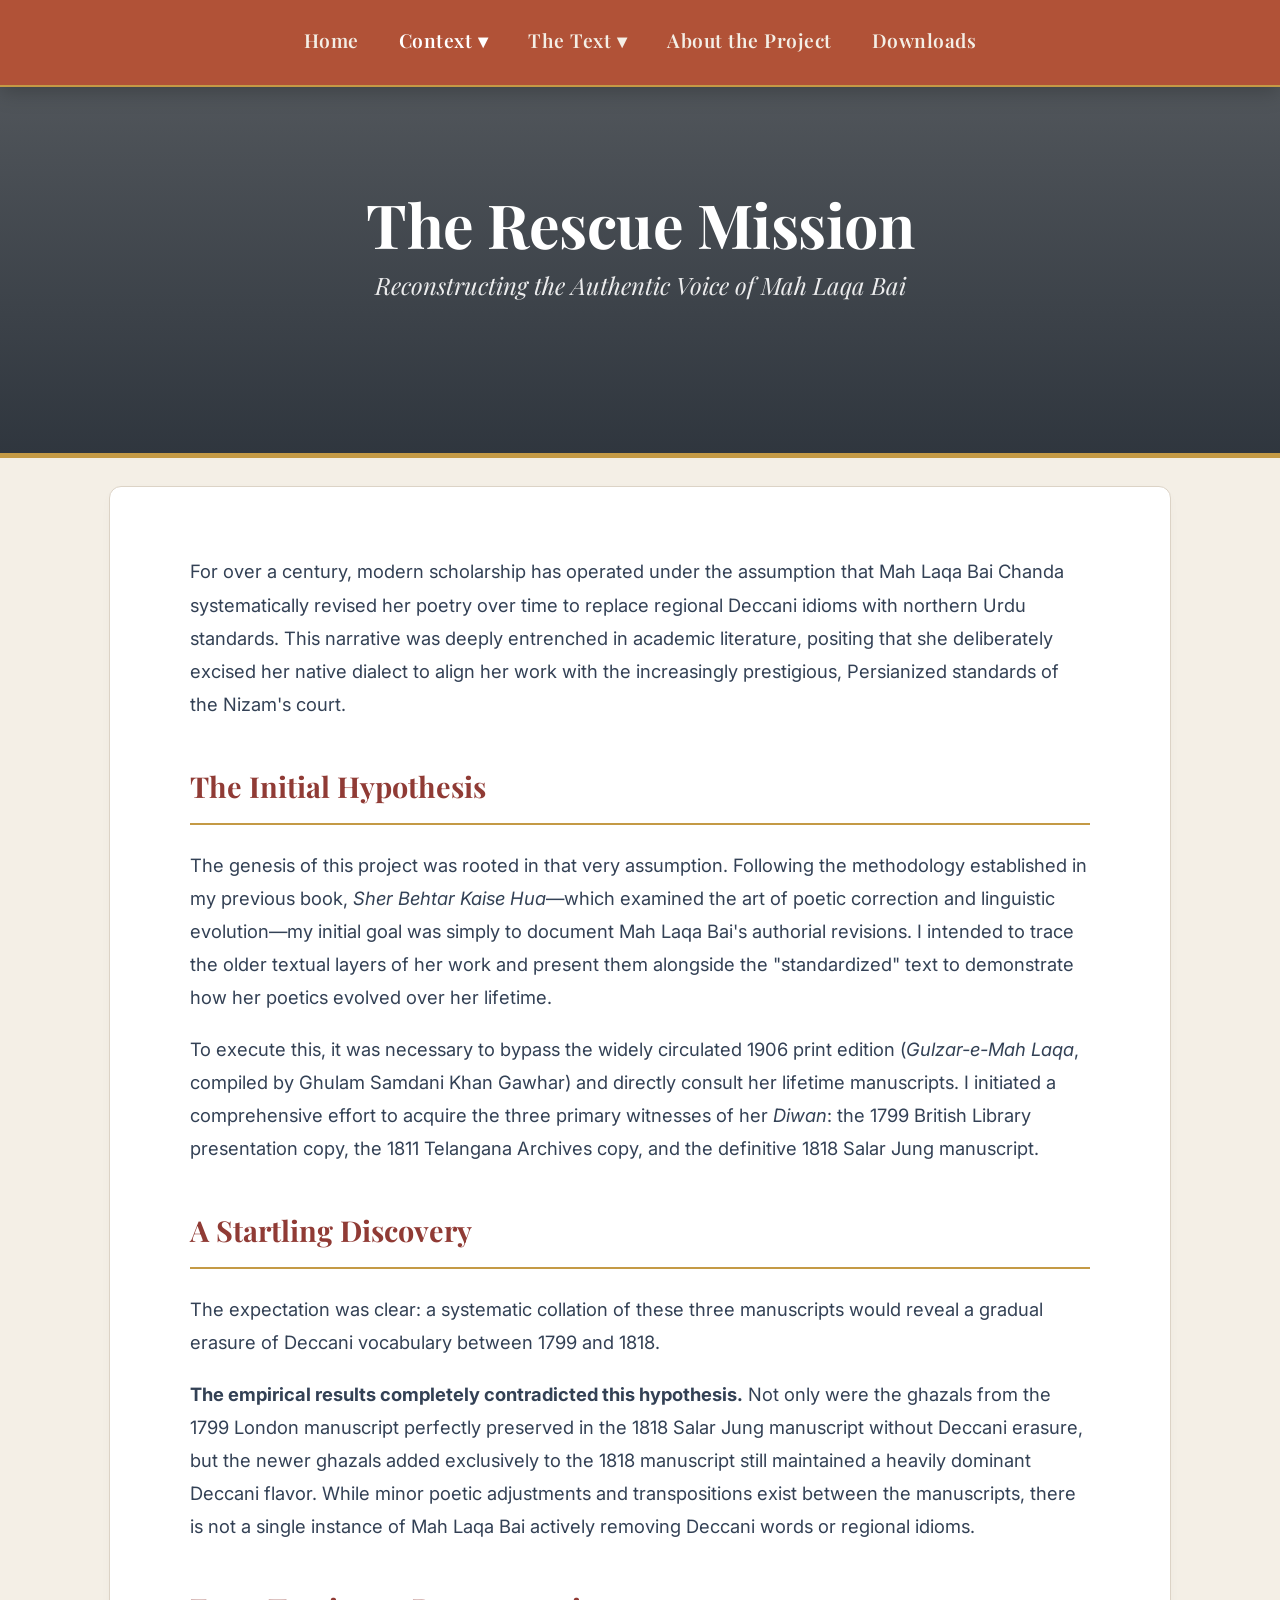
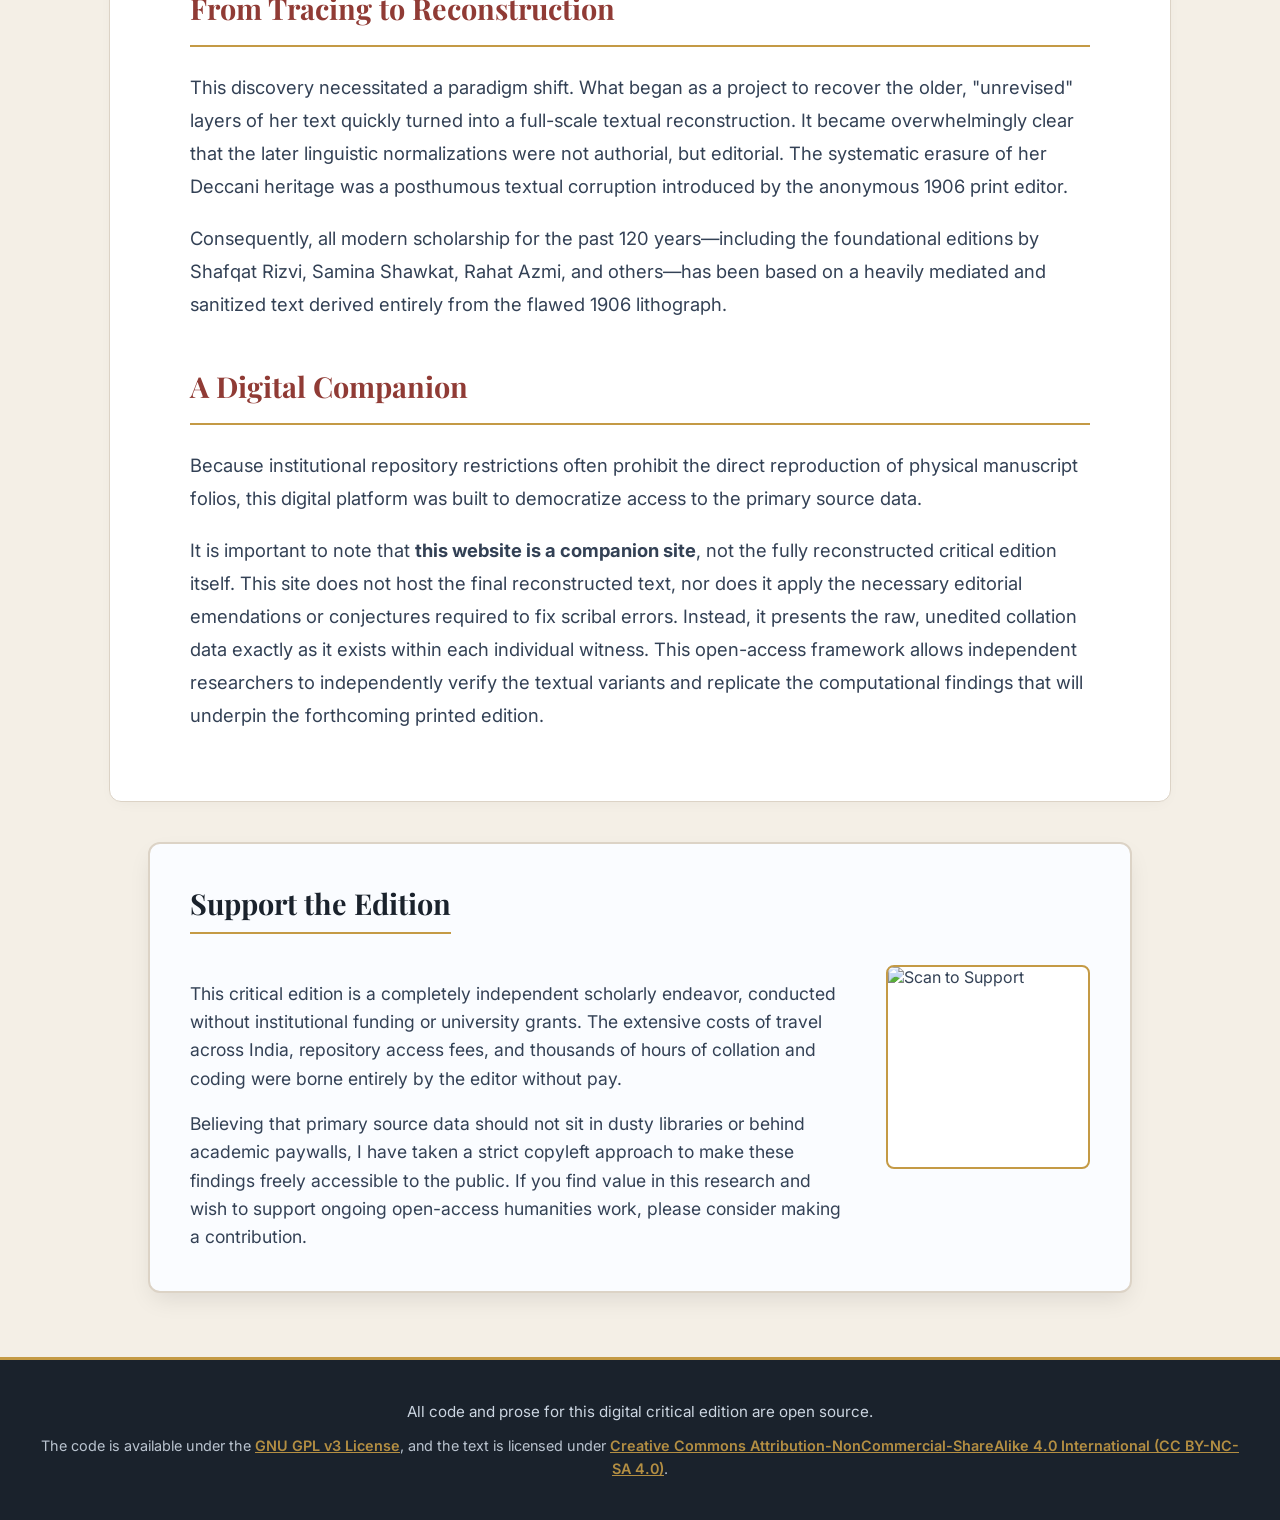
==== about-project.html @ 79e4292c "Rename about-project to about-project.html" ====
<!DOCTYPE html>
<html lang="en">
<head>
    <meta charset="UTF-8">
    <meta name="viewport" content="width=device-width, initial-scale=1.0">
    <title>About the Project - A Critical Edition</title>
    <link rel="preconnect" href="https://fonts.googleapis.com">
    <link rel="preconnect" href="https://fonts.gstatic.com" crossorigin>
    <link href="https://fonts.googleapis.com/css2?family=Inter:wght@400;600;700&family=Playfair+Display:wght@600;700&family=Noto+Nastaliq+Urdu:wght@400;700&display=swap" rel="stylesheet">
    <link rel="stylesheet" href="style.css">
    <style>
        .reading-pane {
            background: white;
            padding: 50px 80px;
            border-radius: 12px;
            box-shadow: 0 4px 15px -5px rgba(0,0,0,0.05);
            border: 1px solid var(--border);
            max-width: 900px;
            margin: -20px auto 40px auto;
            font-size: 1.15rem;
            line-height: 1.8;
            color: var(--secondary);
            position: relative;
            z-index: 10;
        }
        .reading-pane h2 {
            color: #903b35;
            font-family: 'Playfair Display', serif;
            border-bottom: 2px solid var(--accent);
            padding-bottom: 10px;
            margin-top: 40px;
            font-size: 1.8rem;
        }
        .support-card {
            display: flex;
            align-items: center;
            justify-content: space-between;
            gap: 40px;
            background: #FAFCFF; /* Slight blue/grey tint to stand out */
            padding: 40px;
            border-radius: 12px;
            border: 2px solid var(--border);
            box-shadow: 0 10px 25px -5px rgba(0,0,0,0.1);
            max-width: 900px;
            margin: 0 auto 60px auto;
        }
        .qr-image {
            width: 200px;
            height: 200px;
            border-radius: 8px;
            object-fit: contain;
            border: 2px solid var(--accent);
            background: white;
            flex-shrink: 0;
        }
        @media screen and (max-width: 850px) {
            .reading-pane { padding: 30px 20px; margin: -20px 10px 20px 10px; }
            .support-card { flex-direction: column-reverse; text-align: center; padding: 30px 20px; margin: 0 10px 40px 10px; }
        }
    </style>
</head>
<body>

    <!-- NAVIGATION -->
    <nav class="site-nav">
        <button class="menu-toggle" id="mobile-menu" aria-label="Toggle navigation">
            ☰
        </button>
        
        <ul class="nav-links" id="nav-links">
            <li><a href="index.html">Home</a></li>
            
            <li class="dropdown">
                <a href="#" class="dropbtn active" style="color: #ffffff;">Context ▾</a>
                <div class="dropdown-content">
                    <a href="about.html">About Mah Laqa</a>
                    <a href="bibliography.html">Bibliography & Links</a>
                    <a href="gallery.html">Visual Archive</a>
                </div>
            </li>

            <li class="dropdown">
                <a href="#" class="dropbtn">The Text ▾</a>
                <div class="dropdown-content">
                    <a href="sources.html">The Witnesses</a>
                    <a href="view.html">Interactive Collation</a>
                    <a href="analysis.html">Computational Analysis</a>
                </div>
            </li>
            <li><a href="project.html">About the Project</a></li>
            <li><a href="downloads.html">Downloads</a></li>
        </ul>
    </nav>

    <!-- HERO SECTION -->
    <div class="hero" style="padding: 6rem 1rem 8rem 1rem;">
        <h1 style="font-family: 'Playfair Display', serif; font-size: 3.8rem; margin-bottom: 5px;">The Rescue Mission</h1>
        <p style="font-family: 'Playfair Display', serif; font-size: 1.5rem; margin-top: 0; font-style: italic; opacity: 0.9;">Reconstructing the Authentic Voice of Mah Laqa Bai</p>
    </div>

    <!-- CONTENT -->
    <div class="container">
        <div class="reading-pane">
            
            <p>For over a century, modern scholarship has operated under the assumption that Mah Laqa Bai Chanda systematically revised her poetry over time to replace regional Deccani idioms with northern Urdu standards. This narrative was deeply entrenched in academic literature, positing that she deliberately excised her native dialect to align her work with the increasingly prestigious, Persianized standards of the Nizam's court.</p>

            <h2>The Initial Hypothesis</h2>
            <p>The genesis of this project was rooted in that very assumption. Following the methodology established in my previous book, <em>Sher Behtar Kaise Hua</em>—which examined the art of poetic correction and linguistic evolution—my initial goal was simply to document Mah Laqa Bai's authorial revisions. I intended to trace the older textual layers of her work and present them alongside the "standardized" text to demonstrate how her poetics evolved over her lifetime.</p>
            <p>To execute this, it was necessary to bypass the widely circulated 1906 print edition (<em>Gulzar-e-Mah Laqa</em>, compiled by Ghulam Samdani Khan Gawhar) and directly consult her lifetime manuscripts. I initiated a comprehensive effort to acquire the three primary witnesses of her <em>Diwan</em>: the 1799 British Library presentation copy, the 1811 Telangana Archives copy, and the definitive 1818 Salar Jung manuscript.</p>

            <h2>A Startling Discovery</h2>
            <p>The expectation was clear: a systematic collation of these three manuscripts would reveal a gradual erasure of Deccani vocabulary between 1799 and 1818. </p>
            <p><strong>The empirical results completely contradicted this hypothesis.</strong> Not only were the ghazals from the 1799 London manuscript perfectly preserved in the 1818 Salar Jung manuscript without Deccani erasure, but the newer ghazals added exclusively to the 1818 manuscript still maintained a heavily dominant Deccani flavor. While minor poetic adjustments and transpositions exist between the manuscripts, there is not a single instance of Mah Laqa Bai actively removing Deccani words or regional idioms.</p>

            <h2>From Tracing to Reconstruction</h2>
            <p>This discovery necessitated a paradigm shift. What began as a project to recover the older, "unrevised" layers of her text quickly turned into a full-scale textual reconstruction. It became overwhelmingly clear that the later linguistic normalizations were not authorial, but editorial. The systematic erasure of her Deccani heritage was a posthumous textual corruption introduced by the anonymous 1906 print editor.</p>
            <p>Consequently, all modern scholarship for the past 120 years—including the foundational editions by Shafqat Rizvi, Samina Shawkat, Rahat Azmi, and others—has been based on a heavily mediated and sanitized text derived entirely from the flawed 1906 lithograph.</p>

            <h2>A Digital Companion</h2>
            <p>Because institutional repository restrictions often prohibit the direct reproduction of physical manuscript folios, this digital platform was built to democratize access to the primary source data. </p>
            <p>It is important to note that <strong>this website is a companion site</strong>, not the fully reconstructed critical edition itself. This site does not host the final reconstructed text, nor does it apply the necessary editorial emendations or conjectures required to fix scribal errors. Instead, it presents the raw, unedited collation data exactly as it exists within each individual witness. This open-access framework allows independent researchers to independently verify the textual variants and replicate the computational findings that will underpin the forthcoming printed edition.</p>
        </div>

        <!-- SUPPORT CARD (QR CODE) -->
        <div class="support-card">
            <div>
                <h3 style="color: var(--primary); margin-top: 0; font-family: 'Playfair Display', serif; font-size: 1.8rem; border-bottom: 2px solid var(--accent); padding-bottom: 10px; display: inline-block;">Support the Edition</h3>
                <p style="font-size: 1.1rem; line-height: 1.6; color: var(--secondary); margin-bottom: 15px;">
                    This critical edition is a completely independent scholarly endeavor, conducted without institutional funding or university grants. The extensive costs of travel across India, repository access fees, and thousands of hours of collation and coding were borne entirely by the editor without pay.
                </p>
                <p style="font-size: 1.1rem; line-height: 1.6; color: var(--secondary); margin-bottom: 0;">
                    Believing that primary source data should not sit in dusty libraries or behind academic paywalls, I have taken a strict copyleft approach to make these findings freely accessible to the public. If you find value in this research and wish to support ongoing open-access humanities work, please consider making a contribution.
                </p>
            </div>
            <!-- Blank square image ready for your QR Code -->
            <img src="qr-code.png" alt="Scan to Support" class="qr-image">
        </div>

    </div>

    <!-- FOOTER -->
    <footer style="padding: 40px 20px; background-color: var(--primary); color: #cbd5e1; text-align: center; font-size: 0.95rem; border-top: 3px solid var(--accent); line-height: 1.6; font-family: 'Inter', sans-serif;">
        <div style="max-width: 1200px; margin: 0 auto;">
            <p style="margin: 0 0 10px 0;">All code and prose for this digital critical edition are open source.</p>
            <p style="margin: 0; font-size: 0.9rem; opacity: 0.9;">
                The code is available under the <a href="https://www.gnu.org/licenses/gpl-3.0.html" target="_blank" rel="noopener" style="color: var(--accent); text-decoration: underline; font-weight: 600;">GNU GPL v3 License</a>, and the text is licensed under <a href="https://creativecommons.org/licenses/by-nc-sa/4.0/" target="_blank" rel="noopener" style="color: var(--accent); text-decoration: underline; font-weight: 600;">Creative Commons Attribution-NonCommercial-ShareAlike 4.0 International (CC BY-NC-SA 4.0)</a>.
            </p>
        </div>
    </footer>

    <!-- MOBILE MENU SCRIPT -->
    <script>
        document.addEventListener("DOMContentLoaded", function() {
            const mobileMenuBtn = document.getElementById('mobile-menu');
            const navLinks = document.getElementById('nav-links');

            if (mobileMenuBtn && navLinks) {
                ['click', 'touchstart'].forEach(function(evt) {
                    mobileMenuBtn.addEventListener(evt, function(e) {
                        e.preventDefault(); 
                        navLinks.classList.toggle('show');
                    }, { passive: false });
                });
            }
        });
    </script>
</body>
</html>
---- style.css ----
/* =========================================
   BASE STYLING & REFINED PALETTE
   ========================================= */
:root {
    /* Refined Primary: Deep Midnight Charcoal (Premium & Modern) */
    --primary: #1A222C;      
    --secondary: #334155;    /* Slate Grey for body text */
    --bg-color: #F4EFE6;     /* Terrace Cream/Parchment */
    --surface: #ffffff;      /* Pure white for table/cards */
    --border: #DCD3C6;       /* Warm Stone borders */
    --accent: #C49A45;       /* Mustard Gold (from Chanda's dupatta) */
}

body {
    font-family: 'Inter', -apple-system, BlinkMacSystemFont, sans-serif;
    margin: 0;
    padding: 0;
    background-color: var(--bg-color);
    color: var(--secondary);
    -webkit-font-smoothing: antialiased;
}

/* =========================================
   RESPONSIVE NAVIGATION & DROPDOWNS
   ========================================= */
.site-nav {
    background-color: rgba(176, 79, 51, 0.98); /* Terracotta Red */
    backdrop-filter: blur(12px);
    position: sticky;
    top: 0;
    z-index: 100;
    box-shadow: 0 4px 20px rgba(0,0,0,0.25);
    padding: 0 2rem;
    min-height: 85px; /* Taller, more substantial */
    display: flex;
    justify-content: center;
    align-items: center;
    border-bottom: 2px solid var(--accent); /* Gold strip */
}

.nav-links {
    list-style: none;
    margin: 0;
    padding: 0;
    display: flex;
    gap: 2.5rem;
    align-items: center;
}

.nav-links li {
    position: relative;
}

.nav-links a {
    color: #F4EFE6; /* Parchment color for inactive links */
    text-decoration: none;
    font-size: 1.2rem; /* Larger font */
    font-family: 'Playfair Display', serif; /* Elegant, scholarly serif font */
    font-weight: 600;
    letter-spacing: 0.5px;
    padding-bottom: 6px;
    transition: color 0.3s ease;
    display: block;
}

.nav-links a:hover, 
.nav-links a.active { 
    color: #ffffff; 
}

/* Dropdown Container Styling */
.dropdown-content {
    display: none;
    position: absolute;
    top: 100%;
    left: 50%;
    transform: translateX(-50%);
    background-color: #1A222C;
    min-width: 220px;
    box-shadow: 0 8px 24px rgba(0,0,0,0.3);
    border-radius: 8px;
    border: 1px solid var(--secondary);
    overflow: hidden;
    padding: 10px 0;
}

.dropdown-content a {
    padding: 12px 20px;
    font-size: 0.95rem;
    padding-bottom: 12px; /* Reset the active underline padding */
    font-family: 'Inter', -apple-system, BlinkMacSystemFont, sans-serif; /* Keep dropdowns clean and modern */
}

.dropdown-content a:hover {
    background-color: var(--secondary);
    color: var(--accent);
}

/* Show dropdown on hover */
.dropdown:hover .dropdown-content {
    display: block;
}

/* Mobile Hamburger Button (Hidden on Desktop) */
.menu-toggle {
    display: none;
    background: none;
    border: none;
    color: white;
    font-size: 2rem;
    cursor: pointer;
}

/* --- MOBILE RESPONSIVENESS --- */
@media screen and (max-width: 850px) {
    .site-nav {
        justify-content: flex-end; /* Push hamburger to the right */
        padding: 1rem 2rem;
    }

    .menu-toggle {
        display: block;
    }

    .nav-links {
        display: none; /* Hidden by default on mobile */
        flex-direction: column;
        position: absolute;
        top: 100%;
        left: 0;
        width: 100%;
        background-color: rgba(176, 79, 51, 0.98); /* Terracotta */
        padding: 1rem 0 2rem 0;
        gap: 1.5rem;
        border-top: 1px solid var(--secondary);
    }

    /* JavaScript will add this class when the button is clicked */
    .nav-links.show {
        display: flex !important;
    }

    .dropdown-content {
        position: relative;
        top: 0;
        left: 0;
        transform: none;
        box-shadow: none;
        border: none;
        background-color: transparent;
        padding-left: 1rem;
    }

    .dropdown:hover .dropdown-content {
        display: block;
    }
}

/* =========================================
   HERO (Miniature Background)
   ========================================= */
.hero {
    background: linear-gradient(rgba(26, 34, 44, 0.75), rgba(26, 34, 44, 0.9)), url('header.jpg');
    background-size: cover;
    background-position: center 20%;
    color: white;
    text-align: center;
    padding: 5rem 1rem;
    margin-bottom: 3rem;
    border-bottom: 5px solid var(--accent); 
}

.hero h1 { margin: 0; font-size: 3.2rem; font-weight: 700; letter-spacing: -0.5px; }
.hero p { margin-top: 12px; font-size: 1.2rem; font-weight: 400; opacity: 0.9; }

/* =========================================
   CUSTOM HOMEPAGE LAYOUTS
   ========================================= */
.bio-section {
    display: flex;
    align-items: center;
    gap: 40px;
    background: white;
    padding: 40px;
    border-radius: 12px;
    border: 1px solid var(--border);
    margin-bottom: 40px;
}

.bio-image {
    width: 220px;
    height: 220px;
    border-radius: 50%; /* Makes the square image a perfect circle */
    object-fit: cover;
    border: 4px solid var(--accent); /* Gold ring around the portrait */
    box-shadow: 0 10px 25px -5px rgba(0,0,0,0.15);
    flex-shrink: 0;
}

/* Helper class for alternating right-aligned images */
.bio-reverse {
    flex-direction: row-reverse;
}

/* Ensure mobile stacking keeps the image on top */
@media screen and (max-width: 850px) {
    .bio-reverse {
        flex-direction: column; 
    }
}

/* Makes the bio section stack neatly on mobile phones */
@media screen and (max-width: 850px) {
    .bio-section {
        flex-direction: column;
        text-align: center;
    }
}

/* =========================================
   MODERN APP CONTROLS 
   ========================================= */
.container {
    max-width: 1400px;
    margin: 0 auto 4rem auto;
    padding: 0 20px;
}

.controls {
    background: var(--surface);
    padding: 20px 30px;
    border-radius: 12px;
    box-shadow: 0 4px 6px -1px rgba(0, 0, 0, 0.05);
    margin-bottom: 25px;
    display: flex;
    justify-content: center;
    gap: 15px;
    align-items: center;
    border: 1px solid var(--border);
    flex-wrap: wrap;
}

.control-label { font-weight: 600; color: var(--primary); margin-right: 10px; }

/* Styled Checkbox "Pills" */
.controls label {
    display: flex;
    align-items: center;
    padding: 8px 16px;
    background-color: var(--bg-color);
    border: 1px solid var(--border);
    border-radius: 30px;
    cursor: pointer;
    font-size: 0.95rem;
    font-weight: 600;
    color: var(--secondary);
    transition: all 0.2s ease;
    user-select: none;
}

.controls label:hover { background-color: #fbebc8; border-color: var(--accent); }

.controls input[type="checkbox"] {
    accent-color: var(--accent);
    width: 16px;
    height: 16px;
    margin-right: 8px;
    cursor: pointer;
}

/* =========================================
   SLEEK DATA TABLE 
   ========================================= */
.table-wrapper {
    overflow-x: auto;
    background: var(--surface);
    border-radius: 12px;
    box-shadow: 0 10px 25px -5px rgba(0, 0, 0, 0.05);
    border: 1px solid var(--border);
}

table {
    width: 100%;
    border-collapse: separate;
    border-spacing: 0;
}

th {
    background-color: var(--primary); 
    color: #f8fafc;
    font-size: 1rem;
    font-weight: 600;
    padding: 20px;
    text-align: center;
    position: sticky;
    top: 0px; 
    z-index: 10;
    letter-spacing: 0.5px;
}

td {
    /* Increased top padding from 20px to 35px to give Nastaliq ascenders room to breathe */
    padding: 35px 24px 20px 24px; 
    border-bottom: 1px solid var(--border);
    vertical-align: middle;
}

tr:last-child td { border-bottom: none; }
tr:hover td { background-color: #FAFCFF; } 

.id-col {
    text-align: center;
    color: #64748b;
    font-family: monospace;
    font-size: 1.1rem;
    font-weight: 600;
}

/* =========================================
   PROPER NASTALIQ TYPOGRAPHY & DIFFS
   ========================================= */
.urdu-text {
    font-family: 'Noto Nastaliq Urdu', serif; 
    font-size: 24px;
    line-height: 2.8;
    text-align: right;
    direction: rtl;
    white-space: nowrap; 
    min-width: 250px;
}

span.diff {
    padding: 2px 8px;
    border-radius: 6px;
    font-weight: 700;
}

/* Diff Colors mapped to the painting's pigments */
span.diff-anchor { background-color: #E2EFE5; color: #275734; } /* Forest Green (Seated Musician) */
span.diff-gm { background-color: #FADEDE; color: #962828; }     /* Crimson (Carpet/GM Corruption) */
span.diff-var1 { background-color: #FBEBC8; color: #8A611C; }   /* Mustard Gold (Dupatta) */
span.diff-var2 { background-color: #DBE6FE; color: #1A2B56; }   /* Lapis Blue (Night Sky) */
span.diff-var3 { background-color: #F9E1E8; color: #832247; }   /* Magenta/Pink (Standing Musician) */

.hide-col { display: none; }

/* =========================================
   ORNATE SECTION DIVIDER
   ========================================= */
.ornate-divider {
    text-align: center;
    margin: 4rem auto;
    position: relative;
    width: 60%; /* Keeps the line from stretching too far */
}

.ornate-divider::before {
    content: "";
    position: absolute;
    top: 50%;
    left: 0;
    width: 100%;
    border-bottom: 1px solid var(--border);
    z-index: 1;
}

.ornate-divider span {
    position: relative;
    z-index: 2;
    background-color: var(--bg-color); /* Matches the page background to "cut" the line */
    padding: 0 20px;
    color: var(--accent);
    font-size: 1.5rem;
}
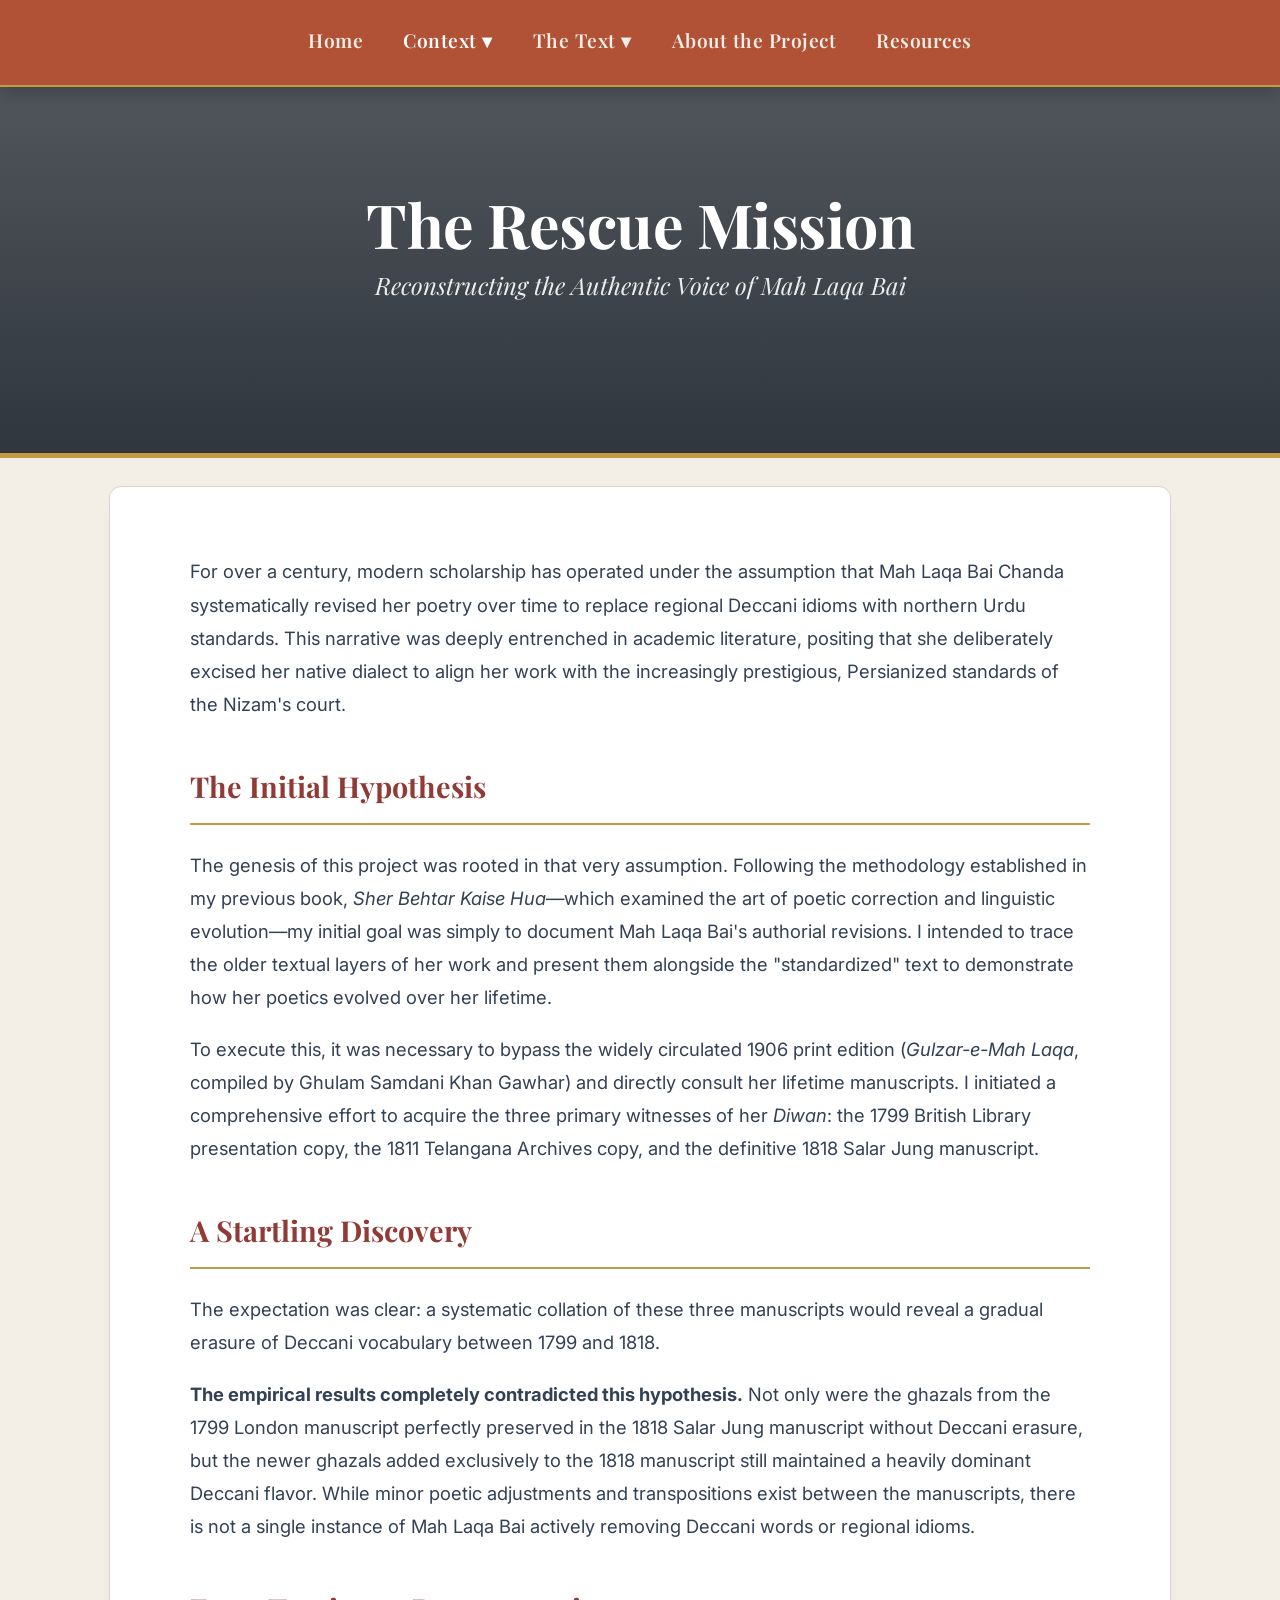
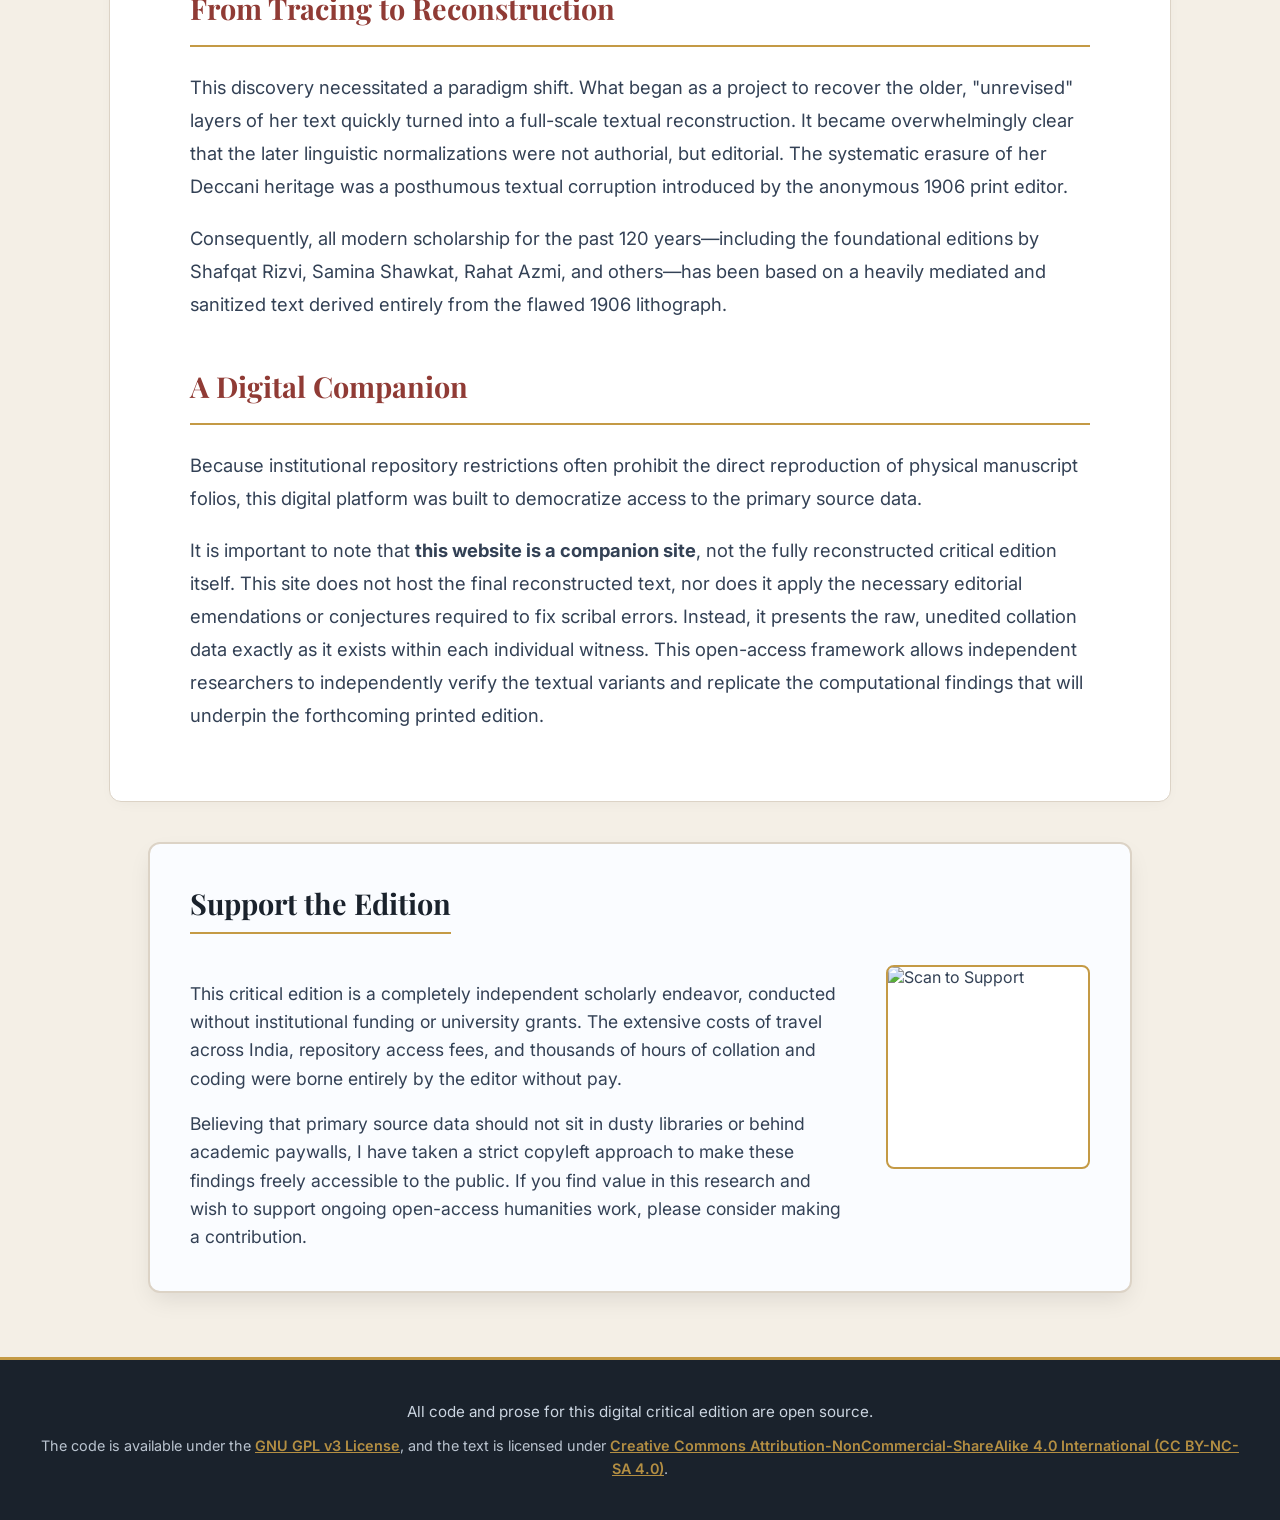
==== commit 004355da: "Update 'Downloads' link to 'Resources' for consistency across multiple pages" ====
--- a/about-project.html
+++ b/about-project.html
@@ -87,8 +87,8 @@
                     <a href="analysis.html">Computational Analysis</a>
                 </div>
             </li>
-            <li><a href="project.html">About the Project</a></li>
-            <li><a href="downloads.html">Downloads</a></li>
+            <li><a href="about-project.html">About the Project</a></li>
+            <li><a href="downloads.html">Resources</a></li>
         </ul>
     </nav>
 
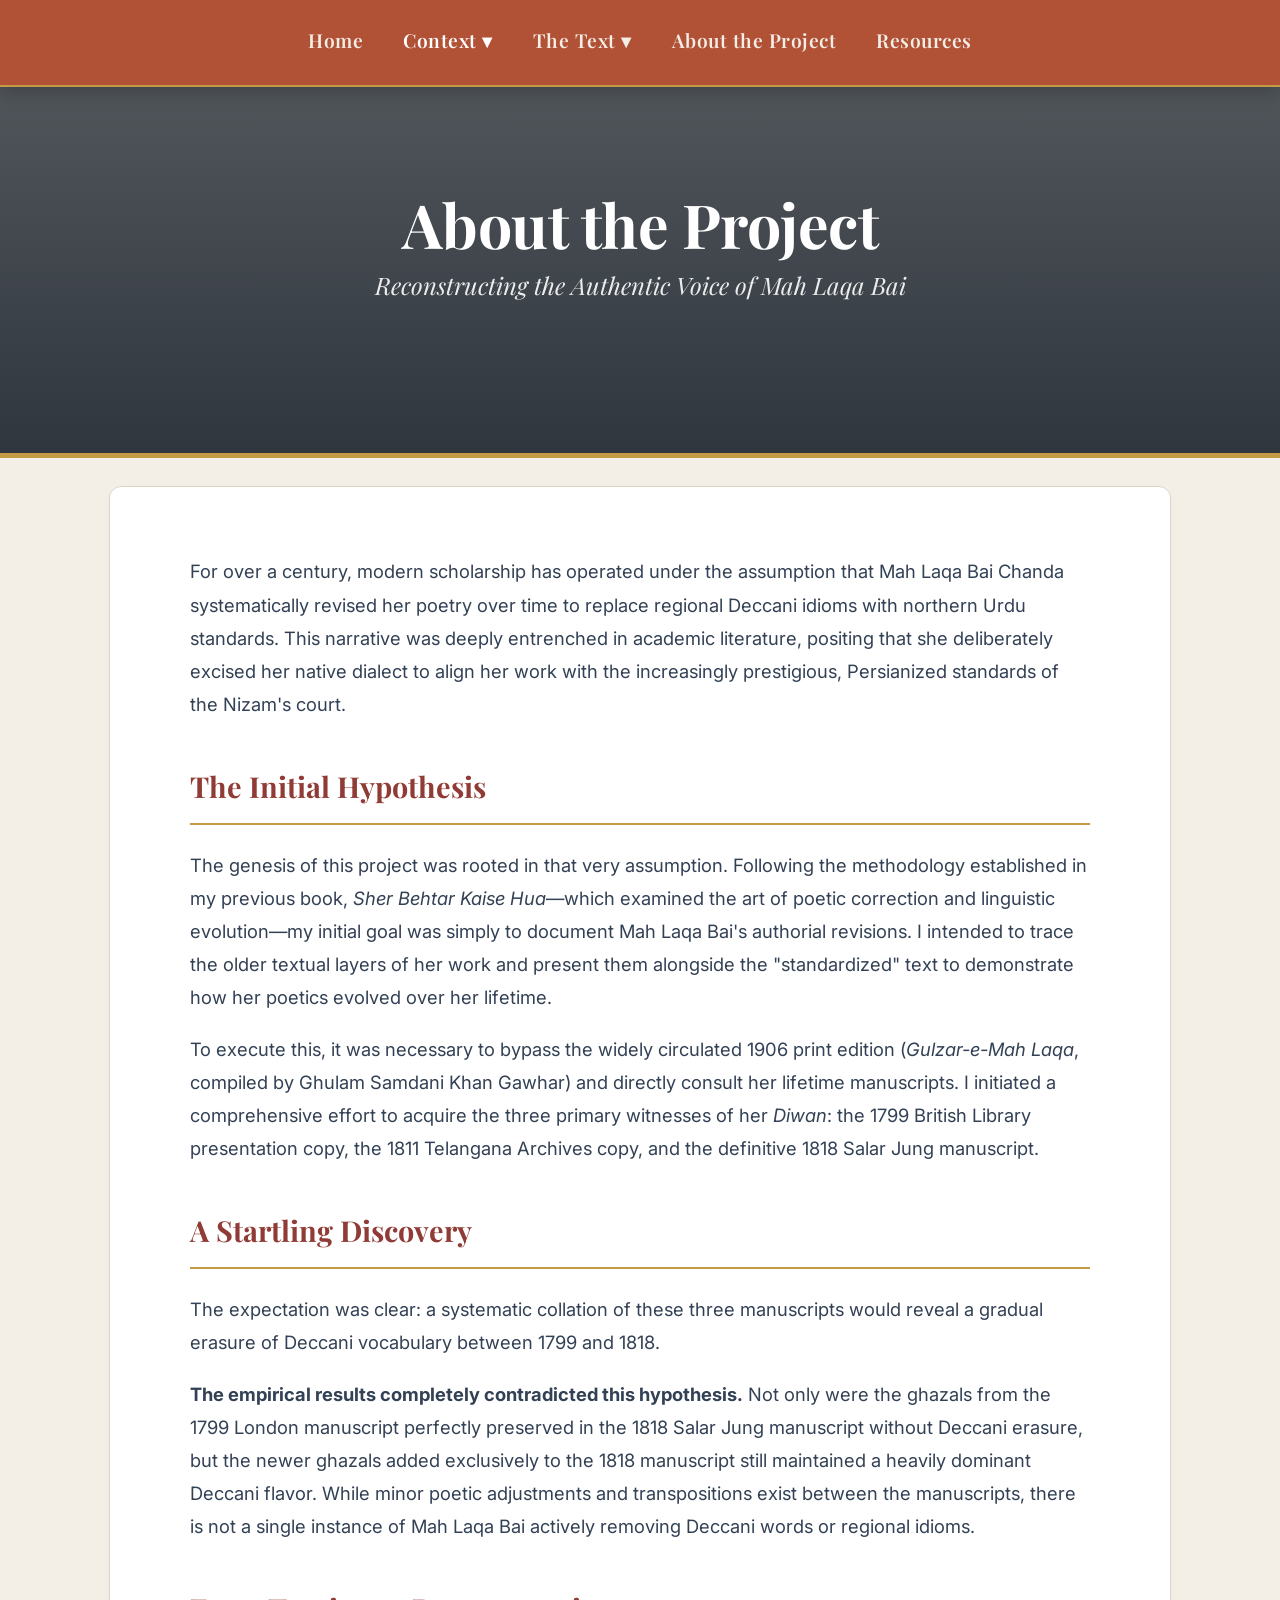
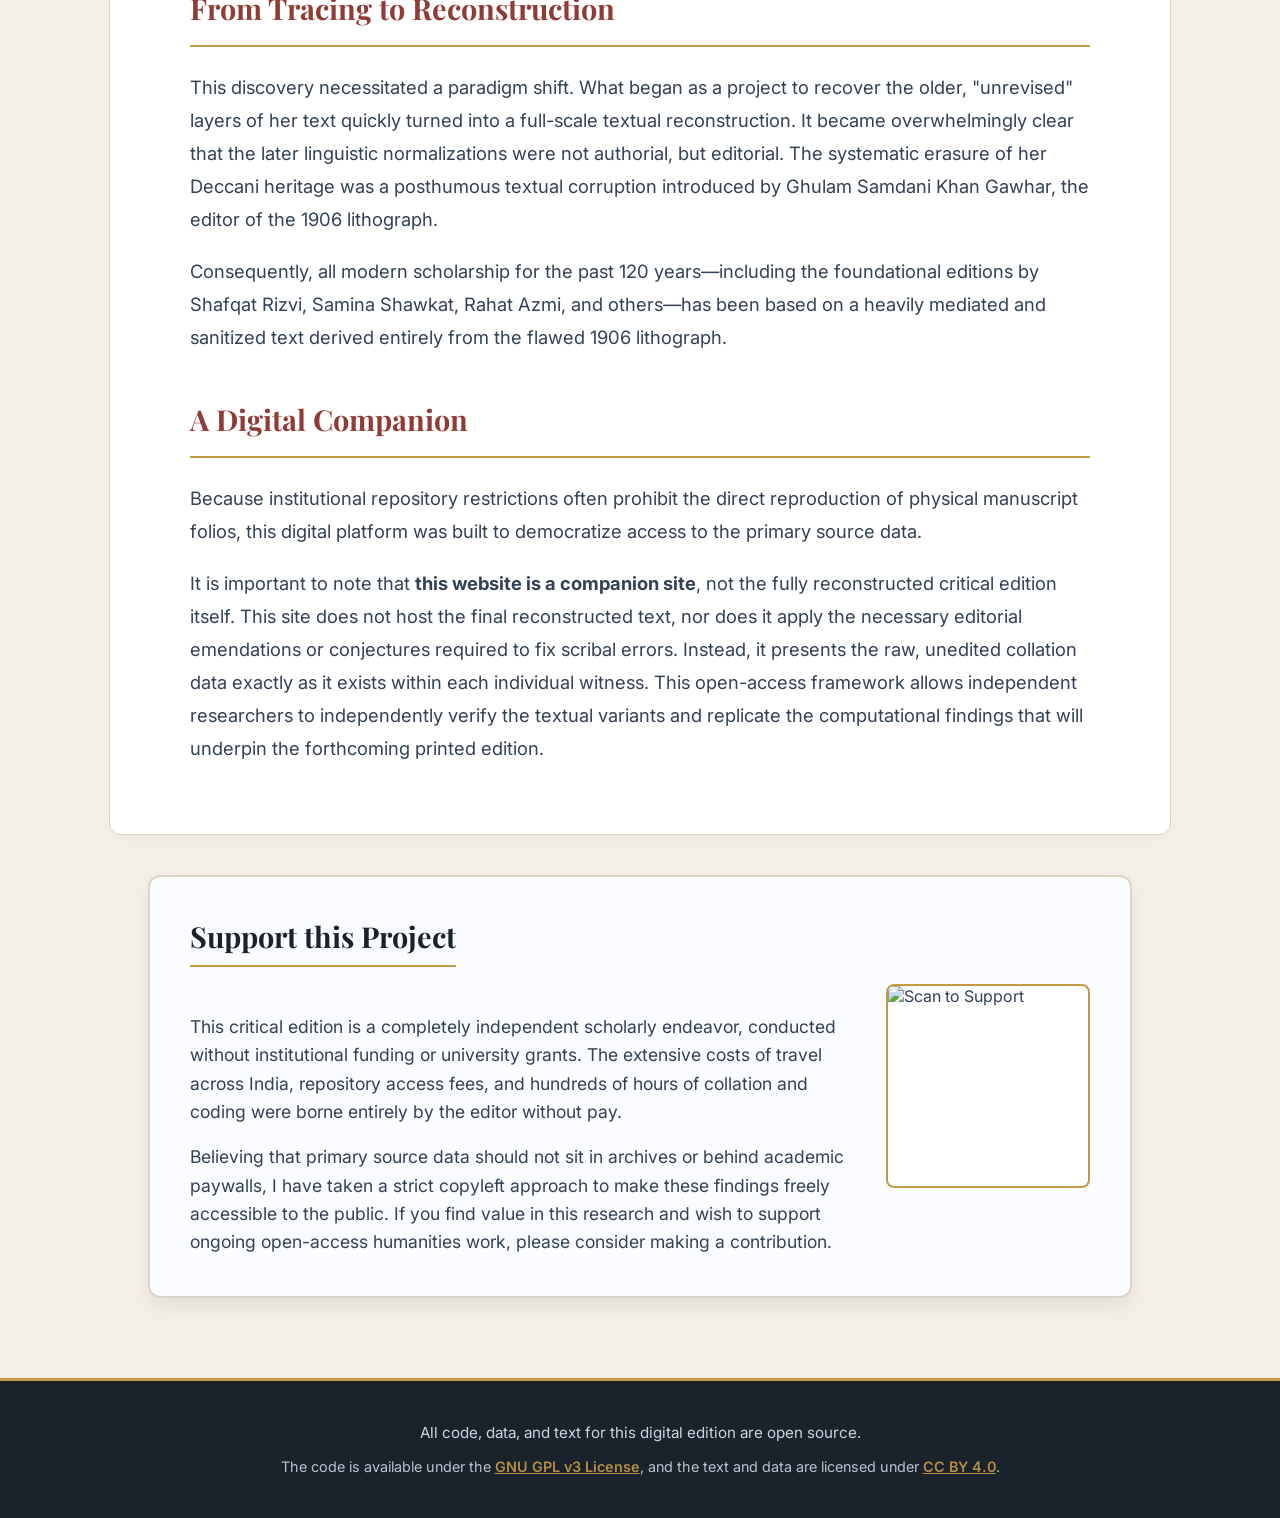
==== commit bf7e96fa: "Update project details in about-project.html for clarity and accuracy" ====
--- a/about-project.html
+++ b/about-project.html
@@ -94,7 +94,7 @@
 
     <!-- HERO SECTION -->
     <div class="hero" style="padding: 6rem 1rem 8rem 1rem;">
-        <h1 style="font-family: 'Playfair Display', serif; font-size: 3.8rem; margin-bottom: 5px;">The Rescue Mission</h1>
+        <h1 style="font-family: 'Playfair Display', serif; font-size: 3.8rem; margin-bottom: 5px;">About the Project</h1>
         <p style="font-family: 'Playfair Display', serif; font-size: 1.5rem; margin-top: 0; font-style: italic; opacity: 0.9;">Reconstructing the Authentic Voice of Mah Laqa Bai</p>
     </div>
 
@@ -113,7 +113,7 @@
             <p><strong>The empirical results completely contradicted this hypothesis.</strong> Not only were the ghazals from the 1799 London manuscript perfectly preserved in the 1818 Salar Jung manuscript without Deccani erasure, but the newer ghazals added exclusively to the 1818 manuscript still maintained a heavily dominant Deccani flavor. While minor poetic adjustments and transpositions exist between the manuscripts, there is not a single instance of Mah Laqa Bai actively removing Deccani words or regional idioms.</p>
 
             <h2>From Tracing to Reconstruction</h2>
-            <p>This discovery necessitated a paradigm shift. What began as a project to recover the older, "unrevised" layers of her text quickly turned into a full-scale textual reconstruction. It became overwhelmingly clear that the later linguistic normalizations were not authorial, but editorial. The systematic erasure of her Deccani heritage was a posthumous textual corruption introduced by the anonymous 1906 print editor.</p>
+            <p>This discovery necessitated a paradigm shift. What began as a project to recover the older, "unrevised" layers of her text quickly turned into a full-scale textual reconstruction. It became overwhelmingly clear that the later linguistic normalizations were not authorial, but editorial. The systematic erasure of her Deccani heritage was a posthumous textual corruption introduced by Ghulam Samdani Khan Gawhar, the editor of the 1906 lithograph.</p>
             <p>Consequently, all modern scholarship for the past 120 years—including the foundational editions by Shafqat Rizvi, Samina Shawkat, Rahat Azmi, and others—has been based on a heavily mediated and sanitized text derived entirely from the flawed 1906 lithograph.</p>
 
             <h2>A Digital Companion</h2>
@@ -124,12 +124,12 @@
         <!-- SUPPORT CARD (QR CODE) -->
         <div class="support-card">
             <div>
-                <h3 style="color: var(--primary); margin-top: 0; font-family: 'Playfair Display', serif; font-size: 1.8rem; border-bottom: 2px solid var(--accent); padding-bottom: 10px; display: inline-block;">Support the Edition</h3>
+                <h3 style="color: var(--primary); margin-top: 0; font-family: 'Playfair Display', serif; font-size: 1.8rem; border-bottom: 2px solid var(--accent); padding-bottom: 10px; display: inline-block;">Support this Project</h3>
                 <p style="font-size: 1.1rem; line-height: 1.6; color: var(--secondary); margin-bottom: 15px;">
-                    This critical edition is a completely independent scholarly endeavor, conducted without institutional funding or university grants. The extensive costs of travel across India, repository access fees, and thousands of hours of collation and coding were borne entirely by the editor without pay.
+                    This critical edition is a completely independent scholarly endeavor, conducted without institutional funding or university grants. The extensive costs of travel across India, repository access fees, and hundreds of hours of collation and coding were borne entirely by the editor without pay.
                 </p>
                 <p style="font-size: 1.1rem; line-height: 1.6; color: var(--secondary); margin-bottom: 0;">
-                    Believing that primary source data should not sit in dusty libraries or behind academic paywalls, I have taken a strict copyleft approach to make these findings freely accessible to the public. If you find value in this research and wish to support ongoing open-access humanities work, please consider making a contribution.
+                    Believing that primary source data should not sit in archives or behind academic paywalls, I have taken a strict copyleft approach to make these findings freely accessible to the public. If you find value in this research and wish to support ongoing open-access humanities work, please consider making a contribution.
                 </p>
             </div>
             <!-- Blank square image ready for your QR Code -->
@@ -139,11 +139,11 @@
     </div>
 
     <!-- FOOTER -->
-    <footer style="padding: 40px 20px; background-color: var(--primary); color: #cbd5e1; text-align: center; font-size: 0.95rem; border-top: 3px solid var(--accent); line-height: 1.6; font-family: 'Inter', sans-serif;">
+    <footer style="margin-top: 80px; padding: 40px 20px; background-color: var(--primary); color: #cbd5e1; text-align: center; font-size: 0.95rem; border-top: 3px solid var(--accent); line-height: 1.6; font-family: 'Inter', sans-serif;">
         <div style="max-width: 1200px; margin: 0 auto;">
-            <p style="margin: 0 0 10px 0;">All code and prose for this digital critical edition are open source.</p>
+            <p style="margin: 0 0 10px 0;">All code, data, and text for this digital edition are open source.</p>
             <p style="margin: 0; font-size: 0.9rem; opacity: 0.9;">
-                The code is available under the <a href="https://www.gnu.org/licenses/gpl-3.0.html" target="_blank" rel="noopener" style="color: var(--accent); text-decoration: underline; font-weight: 600;">GNU GPL v3 License</a>, and the text is licensed under <a href="https://creativecommons.org/licenses/by-nc-sa/4.0/" target="_blank" rel="noopener" style="color: var(--accent); text-decoration: underline; font-weight: 600;">Creative Commons Attribution-NonCommercial-ShareAlike 4.0 International (CC BY-NC-SA 4.0)</a>.
+                The code is available under the <a href="https://www.gnu.org/licenses/gpl-3.0.html" target="_blank" rel="noopener" style="color: var(--accent); text-decoration: underline; font-weight: 600;">GNU GPL v3 License</a>, and the text and data are licensed under <a href="https://creativecommons.org/licenses/by/4.0/" target="_blank" rel="noopener" style="color: var(--accent); text-decoration: underline; font-weight: 600;">CC BY 4.0</a>.
             </p>
         </div>
     </footer>
